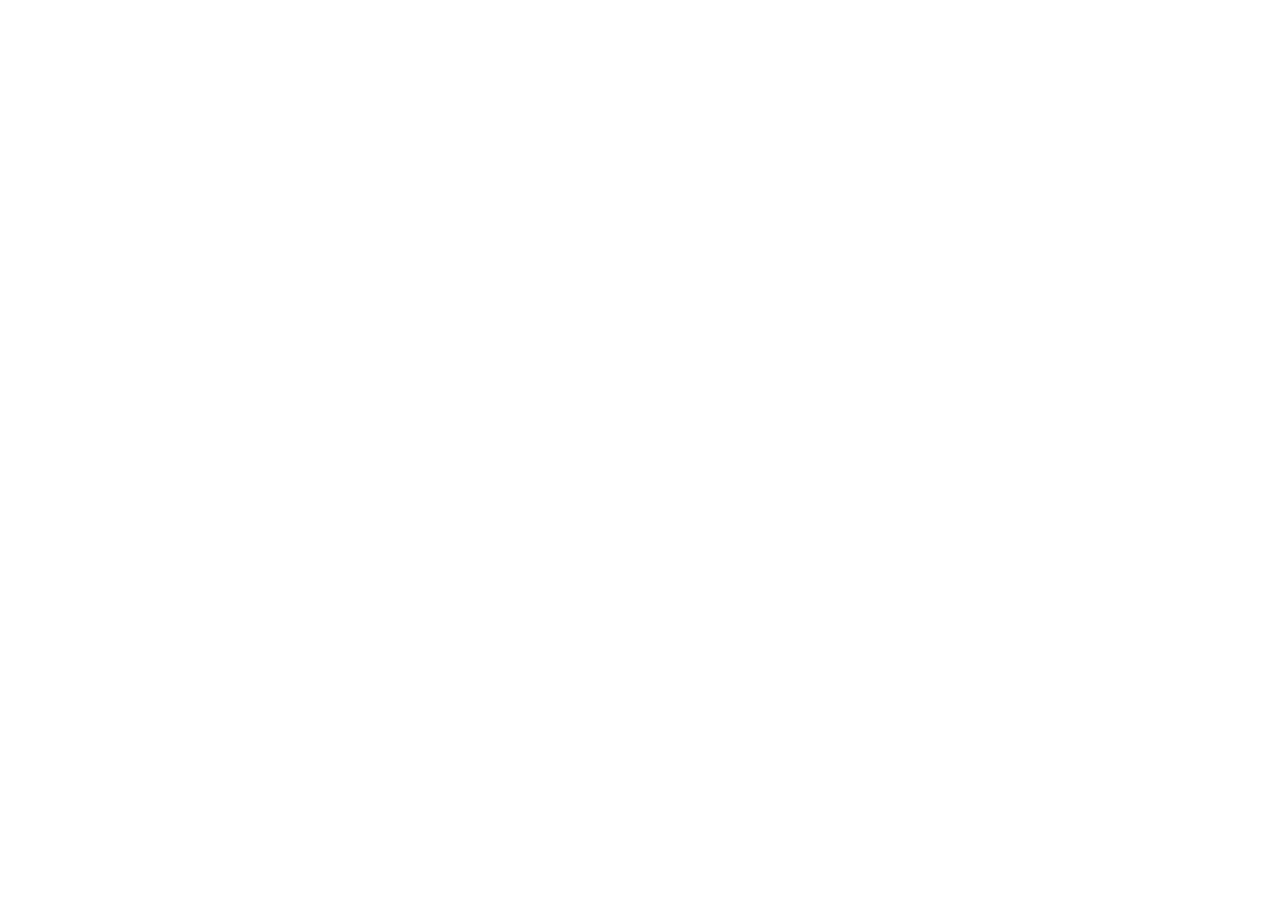
==== index.html @ 52d76106 "initialisation du projet" ====
<!DOCTYPE html>
<html lang="en">
  <head>
    <meta charset="UTF-8" />
    <meta name="viewport" content="width=device-width, initial-scale=1.0" />
    <title>OneMillionLines</title>
    <link rel="stylesheet" href="assets/style/style.css" />
  </head>
  <body>
    <header>
      <nav></nav>
    </header>
    <main></main>
    <footer></footer>
    <script src="./assets/js/scripts.js"></script>
  </body>
</html>
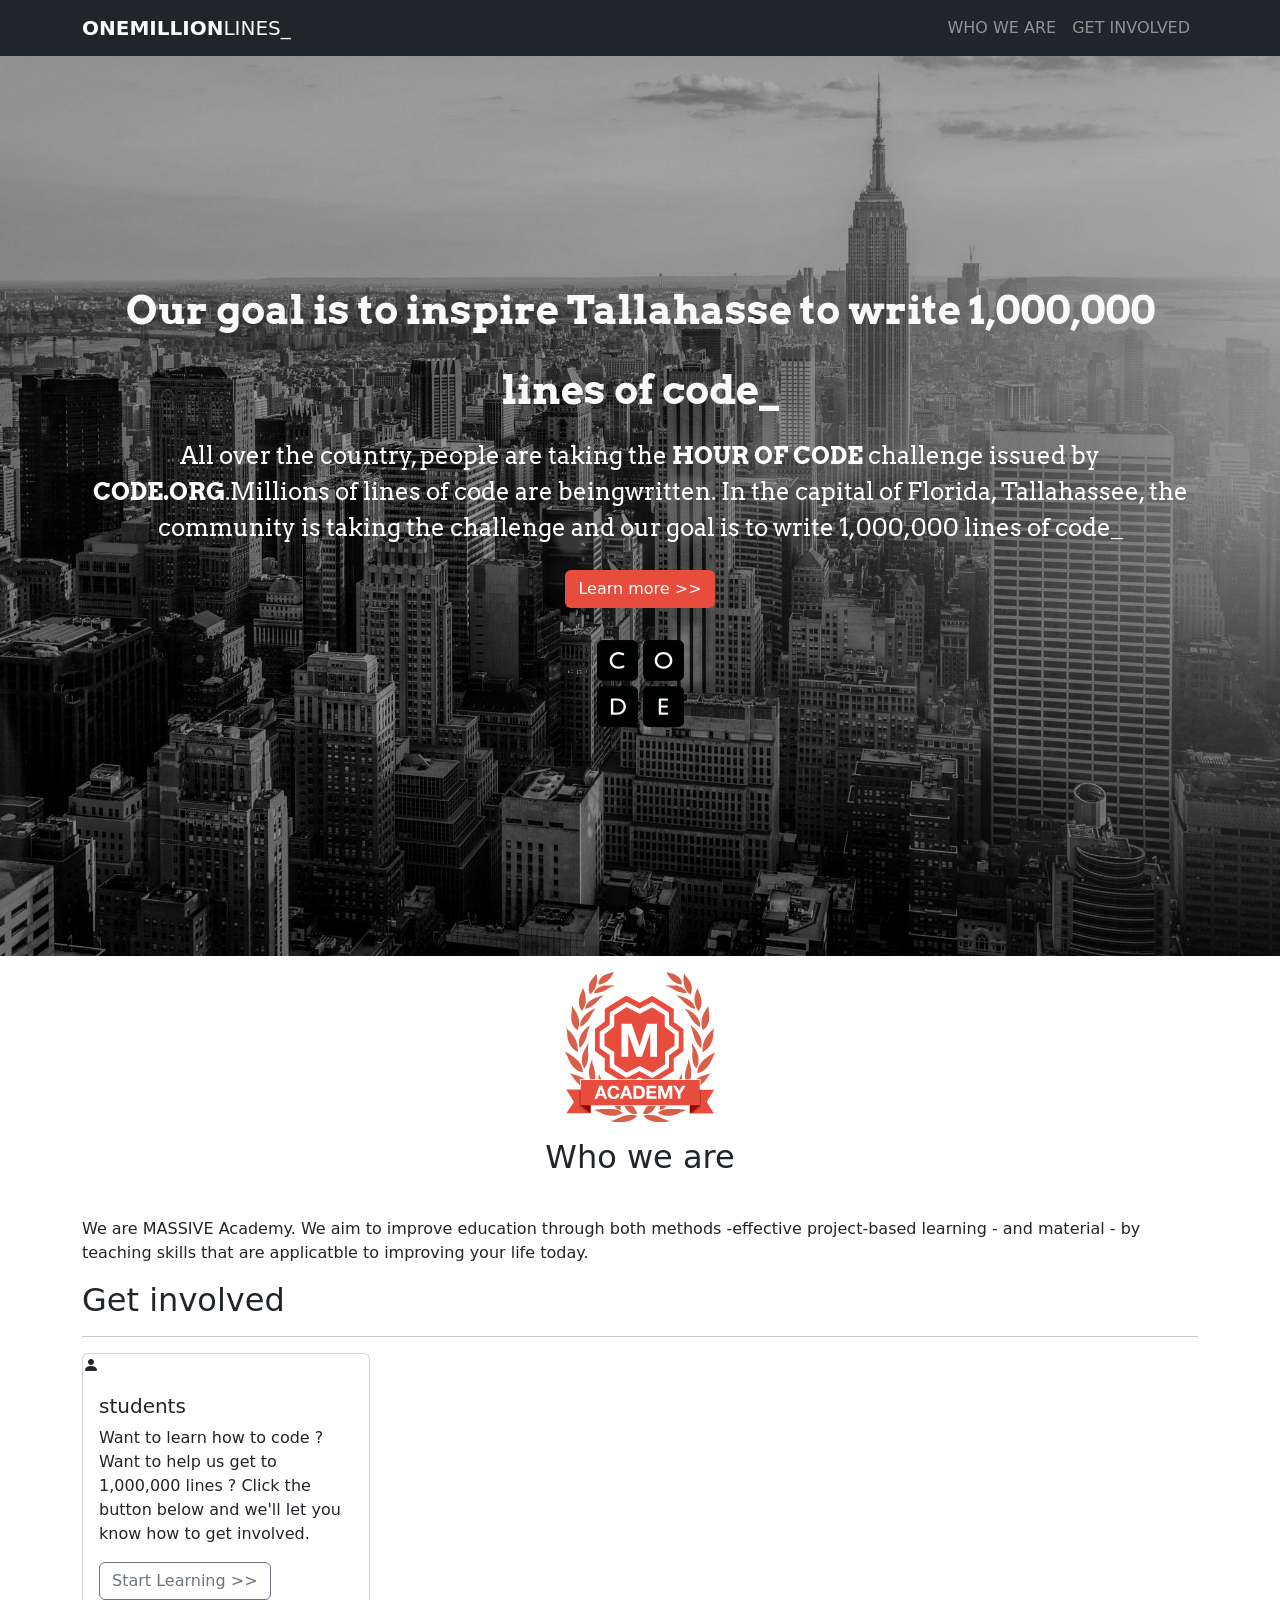
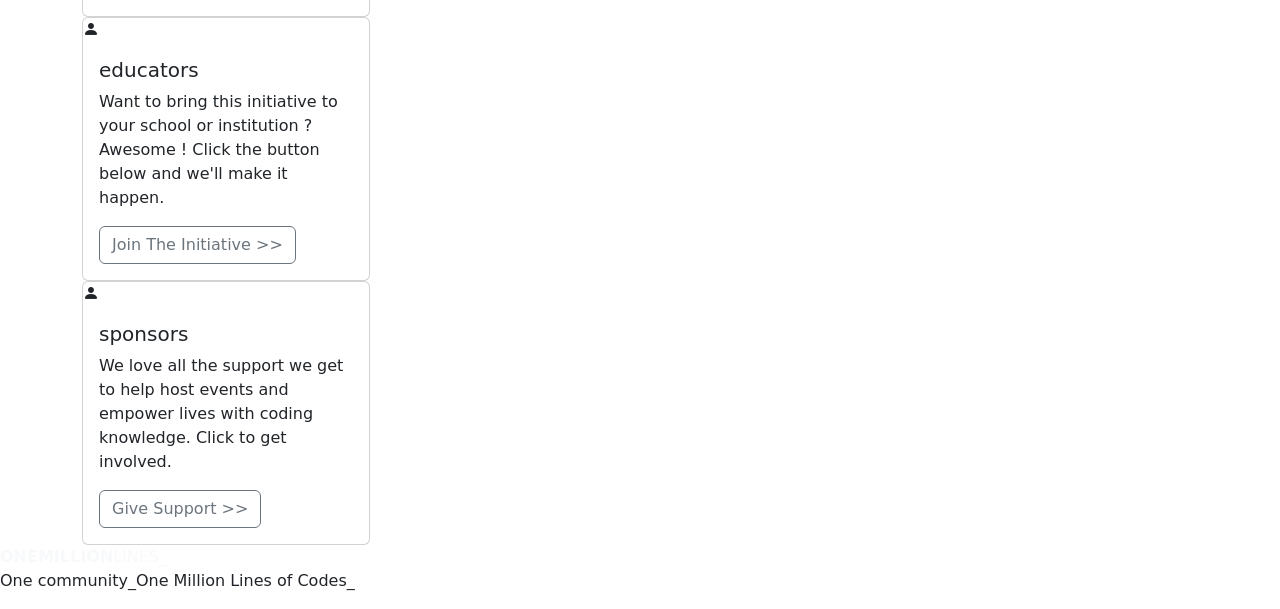
==== commit 47c2cb89: "page index et page Who we are" ====
--- a/index.html
+++ b/index.html
@@ -4,14 +4,164 @@
     <meta charset="UTF-8" />
     <meta name="viewport" content="width=device-width, initial-scale=1.0" />
     <title>OneMillionLines</title>
+    <!-- Custom CSS link -->
     <link rel="stylesheet" href="assets/style/style.css" />
+    <!-- Bootstrap link -->
+    <link
+      href="https://cdn.jsdelivr.net/npm/bootstrap@5.3.3/dist/css/bootstrap.min.css"
+      rel="stylesheet"
+      integrity="sha384-QWTKZyjpPEjISv5WaRU9OFeRpok6YctnYmDr5pNlyT2bRjXh0JMhjY6hW+ALEwIH"
+      crossorigin="anonymous"
+    />
+    <!-- Bootstrap icons link -->
+    <link
+      rel="stylesheet"
+      href="https://cdn.jsdelivr.net/npm/bootstrap-icons@1.11.3/font/bootstrap-icons.min.css"
+    />
   </head>
   <body>
     <header>
-      <nav></nav>
+      <nav class="navbar navbar-expand-lg bg-dark">
+        <div class="container">
+          <a class="navbar-brand text-light" href="#"
+            ><strong>ONEMILLION</strong>LINES_</a
+          >
+          <button
+            class="navbar-toggler text-light"
+            type="button"
+            data-bs-toggle="collapse"
+            data-bs-target="#navbarNav"
+            aria-controls="navbarNav"
+            aria-expanded="false"
+            aria-label="Toggle navigation"
+          >
+            <span class="navbar-toggler-icon"></span>
+          </button>
+
+          <div
+            class="collapse navbar-collapse d-flex justify-content-end"
+            id="navbarNav"
+          >
+            <ul class="navbar-nav">
+              <li class="nav-item">
+                <a
+                  class="nav-link active text-white-50"
+                  aria-current="page"
+                  href="#"
+                  >WHO WE ARE</a
+                >
+              </li>
+              <li class="nav-item">
+                <a class="nav-link text-white-50" href="#">GET INVOLVED</a>
+              </li>
+            </ul>
+          </div>
+        </div>
+      </nav>
+      <!--Landing section -->
+      <section
+        class="landing d-flex justify-content-center align-items-center flex-column"
+      >
+        <div class="container col-12 p-3 d-flex justify-content-center
+        align-items-center flex-column align-content-center">
+        <h1 class="text-light text-center lh-lg arvo-bold">
+          Our goal is to inspire Tallahasse to write 1,000,000 lines of code_
+        </h1>
+        <p class="text-center text-white arvo-regular fs-4">
+          All over the country, people are taking the <span>hour of code</span> challenge
+          issued by <span>CODE.org</span>.Millions of lines of code are beingwritten. In the
+          capital of Florida, Tallahassee, the community is taking the challenge
+          and our goal is to write 1,000,000 lines of code_
+        </p>
+        <button class="btn btn-orange mt-2 m-3">  
+          Learn more >>
+        </button>
+        <img
+          src="./assets/img/code.png"
+          alt="image code"
+          class="p-3 mx-auto"
+        />
+      </section>
     </header>
-    <main></main>
-    <footer></footer>
+    <main>
+      <section>
+        <div class="container d-flex justify-content-center align-items-center flex-column">
+          <img src="./assets/img/academy-brand-med.png" alt="image academy-brand-med" class="p-3" />
+          <h2>Who we are</h2>
+          <hr>
+          <p>We are MASSIVE Academy. We aim to improve education through both methods -effective project-based learning - and material - by teaching skills that are applicatble to improving your life today.</p>
+        </div>
+      </section>
+      <section>
+        <div class="container">
+          <h2>Get involved</h2>
+          <hr>
+          <div>
+            <!-- card 1 -->
+            <div class="card">
+              <div class="person">
+                <i class="bi bi-person-fill"></i>
+              </div>
+              <div class="card-body">
+                <h5 class="card-title">students</h5>
+                <p class="card-text">Want to learn how to code ? Want to help us get to 1,000,000 lines ? Click the button below and we'll let you know how to get involved.</p>
+                <a href="#" class="btn btn-outline-secondary">Start Learning >></a>
+              </div>
+            </div>
+            <!-- card  2-->
+            <div class="card">
+              <div class="person">
+                <i class="bi bi-person-fill"></i>
+              </div>
+              <div class="card-body">
+                <h5 class="card-title">educators</h5>
+                <p class="card-text">Want to bring this initiative to your school or institution ? Awesome ! Click the button below and we'll make it happen.</p>
+                <a href="#" class="btn btn-outline-secondary">Join The Initiative >></a>
+              </div>
+            </div>
+            <!-- card 3 -->
+            <div class="card">
+              <div class="person">
+                <i class="bi bi-person-fill"></i>
+              </div>
+              <div class="card-body">
+                <h5 class="card-title">sponsors</h5>
+                <p class="card-text">We love all the support we get to help host events and empower lives with coding knowledge. Click to get involved. </p>
+                <a href="#" class="btn btn-outline-secondary">Give Support >></a>
+              </div>
+            </div>
+
+          </div>
+        </div>
+      </section>
+    </main>
+    <footer>
+      <div>
+        <a class="navbar-brand text-light" href="#"
+            ><strong>ONEMILLION</strong>LINES_</a
+          >
+          <p>One community_One Million Lines of Codes_ </p>
+      </div>
+    </footer>
+
+    <!-- Bootstrap JS link -->
+    <script
+      src="https://cdn.jsdelivr.net/npm/bootstrap@5.3.3/dist/js/bootstrap.bundle.min.js"
+      integrity="sha384-YvpcrYf0tY3lHB60NNkmXc5s9fDVZLESaAA55NDzOxhy9GkcIdslK1eN7N6jIeHz"
+      crossorigin="anonymous"
+    ></script>
+    <!-- Bootstrap popper links -->
+    <script
+      src="https://cdn.jsdelivr.net/npm/@popperjs/core@2.11.8/dist/umd/popper.min.js"
+      integrity="sha384-I7E8VVD/ismYTF4hNIPjVp/Zjvgyol6VFvRkX/vR+Vc4jQkC+hVqc2pM8ODewa9r"
+      crossorigin="anonymous"
+    ></script>
+    <script
+      src="https://cdn.jsdelivr.net/npm/bootstrap@5.3.3/dist/js/bootstrap.min.js"
+      integrity="sha384-0pUGZvbkm6XF6gxjEnlmuGrJXVbNuzT9qBBavbLwCsOGabYfZo0T0to5eqruptLy"
+      crossorigin="anonymous"
+    ></script>
+    <!-- Custom JS link -->
     <script src="./assets/js/scripts.js"></script>
   </body>
 </html>
--- a/assets/style/style.css
+++ b/assets/style/style.css
@@ -0,0 +1,61 @@
+@import url("https://fonts.googleapis.com/css2?family=Arvo:ital,wght@0,400;0,700;1,400;1,700&family=Tsukimi+Rounded&display=swap");
+
+* {
+  box-sizing: border-box;
+  /* overflow: hidden; */
+  margin: 0;
+  padding: 0;
+}
+
+:root {
+  --orange: #e74c3c;
+}
+
+.btn-orange {
+  background-color: var(--orange) !important;
+  color: white !important;
+}
+
+/* Arvo font */
+.arvo-bold {
+  font-family: "Arvo", serif;
+  font-weight: 700;
+  font-style: normal;
+}
+.arvo-regular {
+  font-family: "Arvo", serif;
+  font-weight: 400;
+  font-style: normal;
+}
+
+/* ------------- index ------------- */
+
+header {
+  .landing {
+    min-height: 100vh;
+    background-image: url("../img/hero-image.jpg");
+    background-size: cover;
+    background-position: center;
+    background-repeat: no-repeat;
+  }
+
+  span {
+    font-size: 1.5rem;
+    font-weight: 700;
+    color: white;
+    text-transform: uppercase;
+  }
+
+  h1 {
+    font-weight: 200rem !important;
+  }
+}
+
+main {
+  /* h2 {
+  } */
+
+  .card {
+    width: 18rem;
+  }
+}
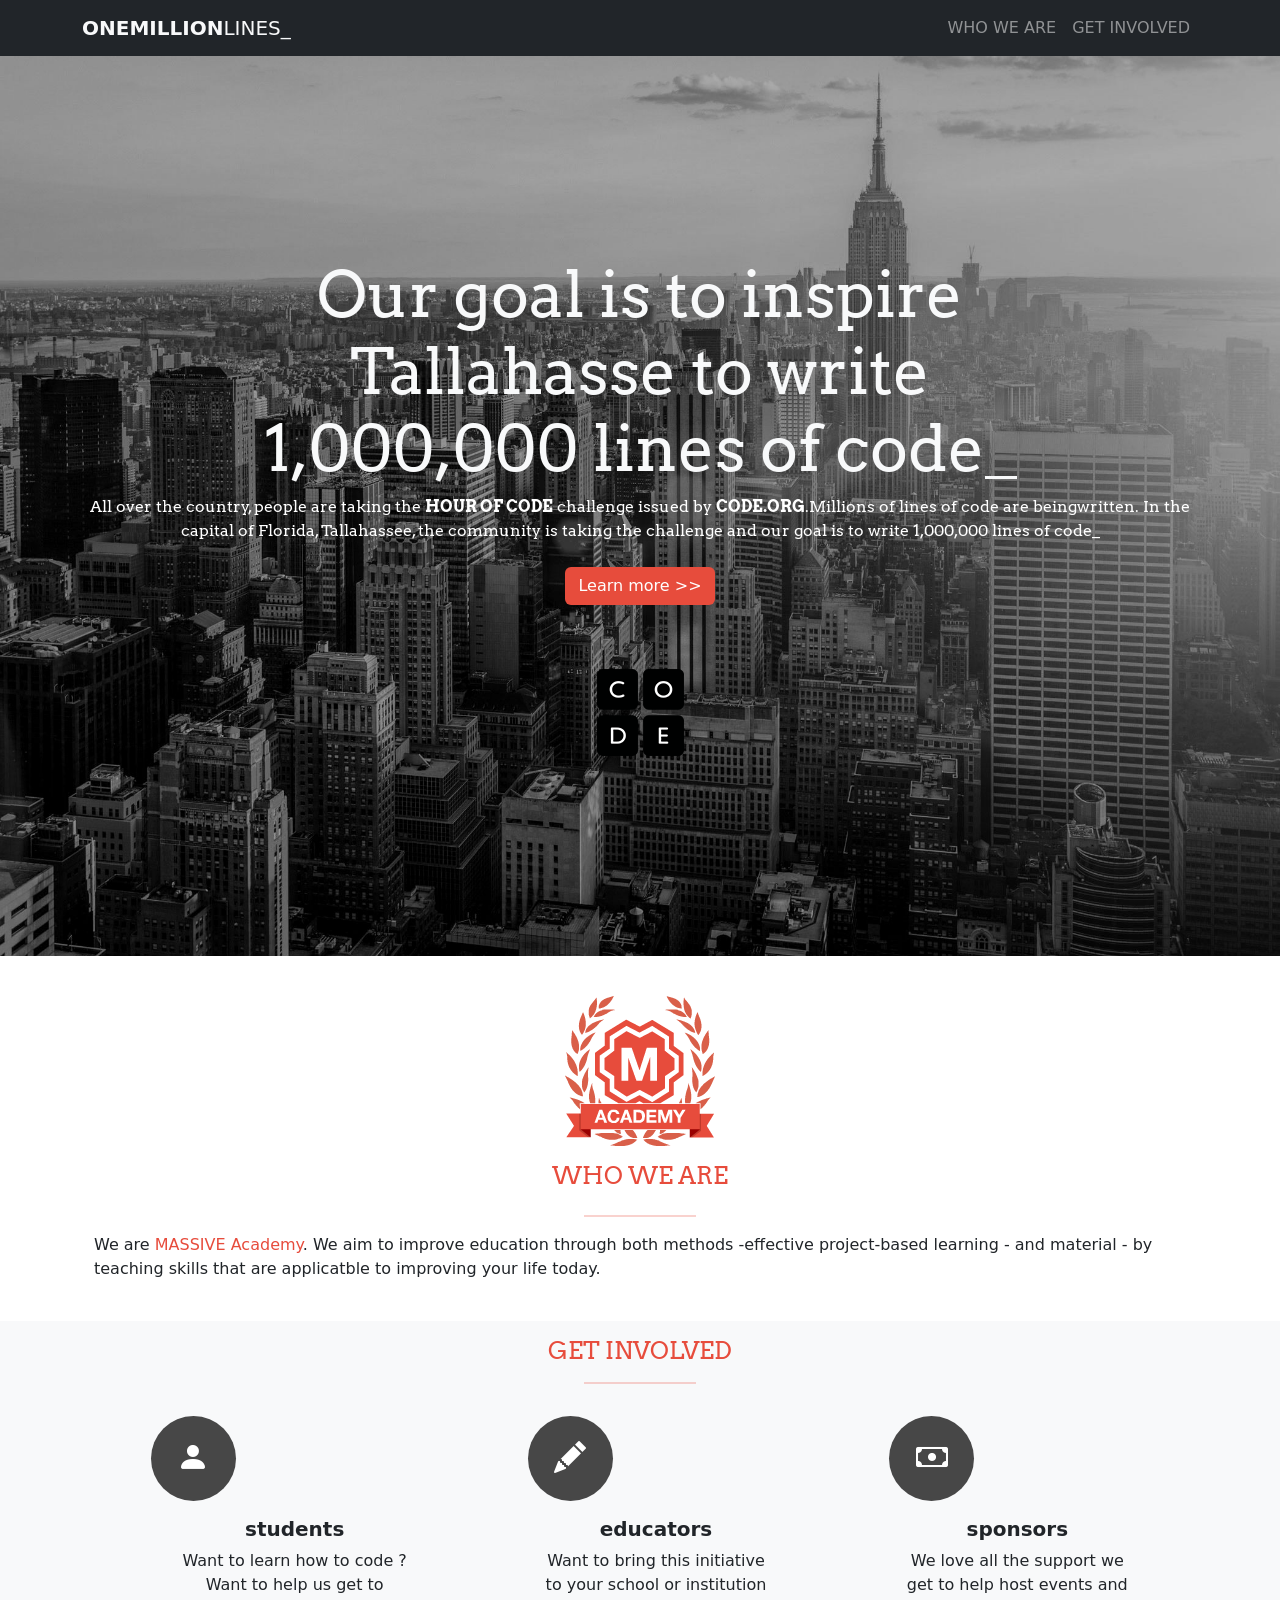
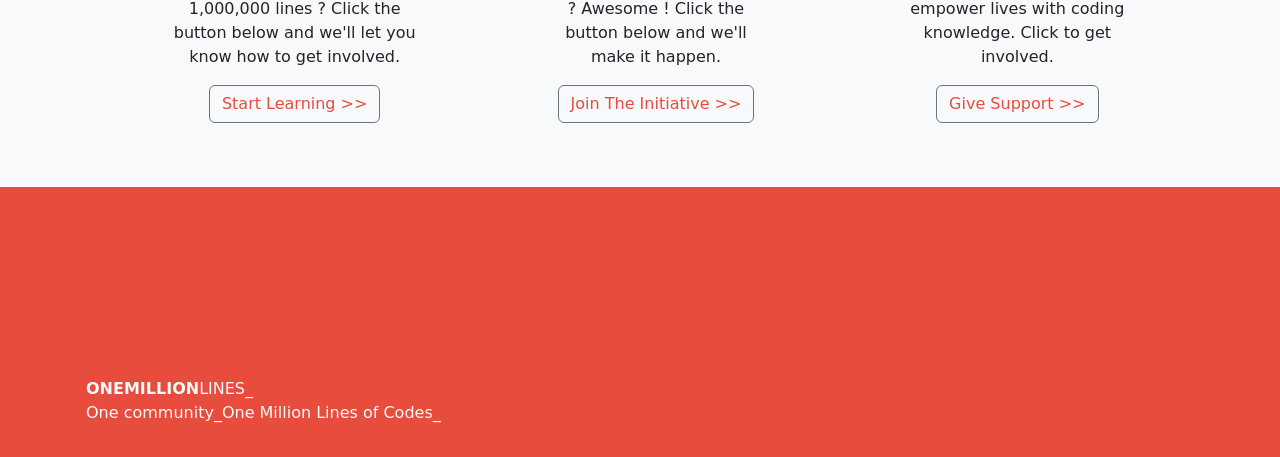
==== commit 77420336: "HTML CSS done et début Js" ====
--- a/index.html
+++ b/index.html
@@ -23,7 +23,7 @@
     <header>
       <nav class="navbar navbar-expand-lg bg-dark">
         <div class="container">
-          <a class="navbar-brand text-light" href="#"
+          <a class="navbar-brand text-light nav-link" href="#"
             ><strong>ONEMILLION</strong>LINES_</a
           >
           <button
@@ -47,12 +47,12 @@
                 <a
                   class="nav-link active text-white-50"
                   aria-current="page"
-                  href="#"
+                  href="./who_we_are.html"
                   >WHO WE ARE</a
                 >
               </li>
               <li class="nav-item">
-                <a class="nav-link text-white-50" href="#">GET INVOLVED</a>
+                <a class="nav-link text-white-50" href="./get_involved.html">GET INVOLVED</a>
               </li>
             </ul>
           </div>
@@ -64,12 +64,12 @@
       >
         <div class="container col-12 p-3 d-flex justify-content-center
         align-items-center flex-column align-content-center">
-        <h1 class="text-light text-center lh-lg arvo-bold">
+        <h1 class="text-light text-center arvo-regular w-75">
           Our goal is to inspire Tallahasse to write 1,000,000 lines of code_
         </h1>
-        <p class="text-center text-white arvo-regular fs-4">
-          All over the country, people are taking the <span>hour of code</span> challenge
-          issued by <span>CODE.org</span>.Millions of lines of code are beingwritten. In the
+        <p class="text-center text-white arvo-regular fs-6">
+          All over the country, people are taking the <strong>HOUR OF CODE</strong> challenge
+          issued by <strong>CODE.ORG</strong>.Millions of lines of code are beingwritten. In the
           capital of Florida, Tallahassee, the community is taking the challenge
           and our goal is to write 1,000,000 lines of code_
         </p>
@@ -79,69 +79,71 @@
         <img
           src="./assets/img/code.png"
           alt="image code"
-          class="p-3 mx-auto"
+          class="pt-5 mx-auto"
         />
       </section>
     </header>
     <main>
       <section>
-        <div class="container d-flex justify-content-center align-items-center flex-column">
+        <div class="container d-flex justify-content-center align-items-center flex-column p-4">
           <img src="./assets/img/academy-brand-med.png" alt="image academy-brand-med" class="p-3" />
-          <h2>Who we are</h2>
+          <h2 class="arvo-regular">Who we are</h2>
           <hr>
-          <p>We are MASSIVE Academy. We aim to improve education through both methods -effective project-based learning - and material - by teaching skills that are applicatble to improving your life today.</p>
+          <p>We are <span>MASSIVE Academy</span>. We aim to improve education through both methods -effective project-based learning - and material - by teaching skills that are applicatble to improving your life today.</p>
         </div>
       </section>
-      <section>
-        <div class="container">
-          <h2>Get involved</h2>
-          <hr>
-          <div>
+      <section class="container-fluid bg-body-tertiary p-">
+        <div class="container text-center p-3">
+            <h2 class="arvo-regular">Get involved</h2>
+            <hr class="mx-auto">
+          <div class="container text-center m-3">
+            <div class="d-flex justify-content-around align-items-center flex-wrap">
             <!-- card 1 -->
-            <div class="card">
-              <div class="person">
+            <div class="card col-md-6 text-center d-flex align-item-center justify-content-center bg-transparent border-0">
+              <div class="icone d-flex justify-content-center align-items-center">
                 <i class="bi bi-person-fill"></i>
               </div>
               <div class="card-body">
                 <h5 class="card-title">students</h5>
                 <p class="card-text">Want to learn how to code ? Want to help us get to 1,000,000 lines ? Click the button below and we'll let you know how to get involved.</p>
-                <a href="#" class="btn btn-outline-secondary">Start Learning >></a>
+                <a href="#" class="btn btn-outline-secondary"><span>Start Learning >></span></a>
               </div>
             </div>
             <!-- card  2-->
-            <div class="card">
-              <div class="person">
-                <i class="bi bi-person-fill"></i>
+            <div class="card col-md-6 text-center d-flex align-item-center justify-content-center p-3 bg-transparent border-0">
+              <div class="icone d-flex justify-content-center align-items-center">
+                <i class="bi bi-pencil-fill"></i>
               </div>
               <div class="card-body">
                 <h5 class="card-title">educators</h5>
                 <p class="card-text">Want to bring this initiative to your school or institution ? Awesome ! Click the button below and we'll make it happen.</p>
-                <a href="#" class="btn btn-outline-secondary">Join The Initiative >></a>
+                <a href="#" class="btn btn-outline-secondary"><span>Join The Initiative >></span></a>
               </div>
             </div>
             <!-- card 3 -->
-            <div class="card">
-              <div class="person">
-                <i class="bi bi-person-fill"></i>
+            <div class="card col-md-6 text-center d-flex align-item-center justify-content-center p-3 bg-transparent border-0">
+              <div class="icone d-flex justify-content-center align-items-center">
+                <i class="bi bi-cash"></i>
               </div>
               <div class="card-body">
                 <h5 class="card-title">sponsors</h5>
                 <p class="card-text">We love all the support we get to help host events and empower lives with coding knowledge. Click to get involved. </p>
-                <a href="#" class="btn btn-outline-secondary">Give Support >></a>
+                <a href="#" class="btn btn-outline-secondary"><span>Give Support >></span></a>
               </div>
+            </div>
             </div>
 
           </div>
         </div>
       </section>
     </main>
-    <footer>
-      <div>
-        <a class="navbar-brand text-light" href="#"
-            ><strong>ONEMILLION</strong>LINES_</a
-          >
-          <p>One community_One Million Lines of Codes_ </p>
-      </div>
+    <footer class="bgfooter d-flex align-items-end">
+        <div class="p-3 container align-self-end">
+          <a class="navbar-brand text-light" href="./index.html"
+              ><strong>ONEMILLION</strong>LINES_</a
+            >
+            <p class="text-light">One community_One Million Lines of Codes_ </p>
+        </div>
     </footer>
 
     <!-- Bootstrap JS link -->
--- a/assets/style/style.css
+++ b/assets/style/style.css
@@ -14,6 +14,9 @@
 .btn-orange {
   background-color: var(--orange) !important;
   color: white !important;
+  &:hover {
+    background-color: #b83e30 !important;
+  }
 }
 
 /* Arvo font */
@@ -28,6 +31,12 @@
   font-style: normal;
 }
 
+body {
+  hr {
+    border-top: 2px solid #e74c3c;
+    width: 7rem;
+  }
+}
 /* ------------- index ------------- */
 
 header {
@@ -39,23 +48,78 @@
     background-repeat: no-repeat;
   }
 
-  span {
-    font-size: 1.5rem;
-    font-weight: 700;
-    color: white;
-    text-transform: uppercase;
+  .nav-link:hover {
+    color: var(--orange) !important;
   }
 
   h1 {
-    font-weight: 200rem !important;
+    font-size: 4rem !important;
   }
 }
 
 main {
-  /* h2 {
-  } */
+  h2 {
+    font-size: 1.5rem;
+    color: var(--orange);
+    text-transform: uppercase;
+  }
+  span {
+    color: var(--orange);
+  }
 
   .card {
     width: 18rem;
   }
+  .icone {
+    background-color: rgb(71, 71, 71);
+    border-radius: 100%;
+    width: 85px;
+    height: 85px;
+  }
+  i {
+    font-size: 2rem;
+    color: white;
+  }
 }
+
+.bgfooter {
+  background-color: var(--orange);
+  min-height: 30vh;
+}
+
+/* -----------who we are -------------- */
+header {
+  .landing-h {
+    min-height: 50vh;
+    background-image: url("../img/hero-image.jpg");
+    background-size: cover;
+    background-position: center;
+    background-repeat: no-repeat;
+  }
+}
+
+main {
+  h5 {
+    color: var(--orange);
+    font-weight: bold;
+  }
+
+  #team-person {
+    height: 20rem;
+    width: 15rem;
+  }
+  /* Les image-teams */
+  .image-team-1 {
+    background-image: url("../img/team4.jpg");
+    background-size: cover;
+    background-position: center;
+    background-repeat: no-repeat;
+    min-height: 20rem;
+    width: 15rem;
+  }
+
+  #section-sponsors a {
+    color: var(--orange);
+    text-decoration: underline;
+  }
+}
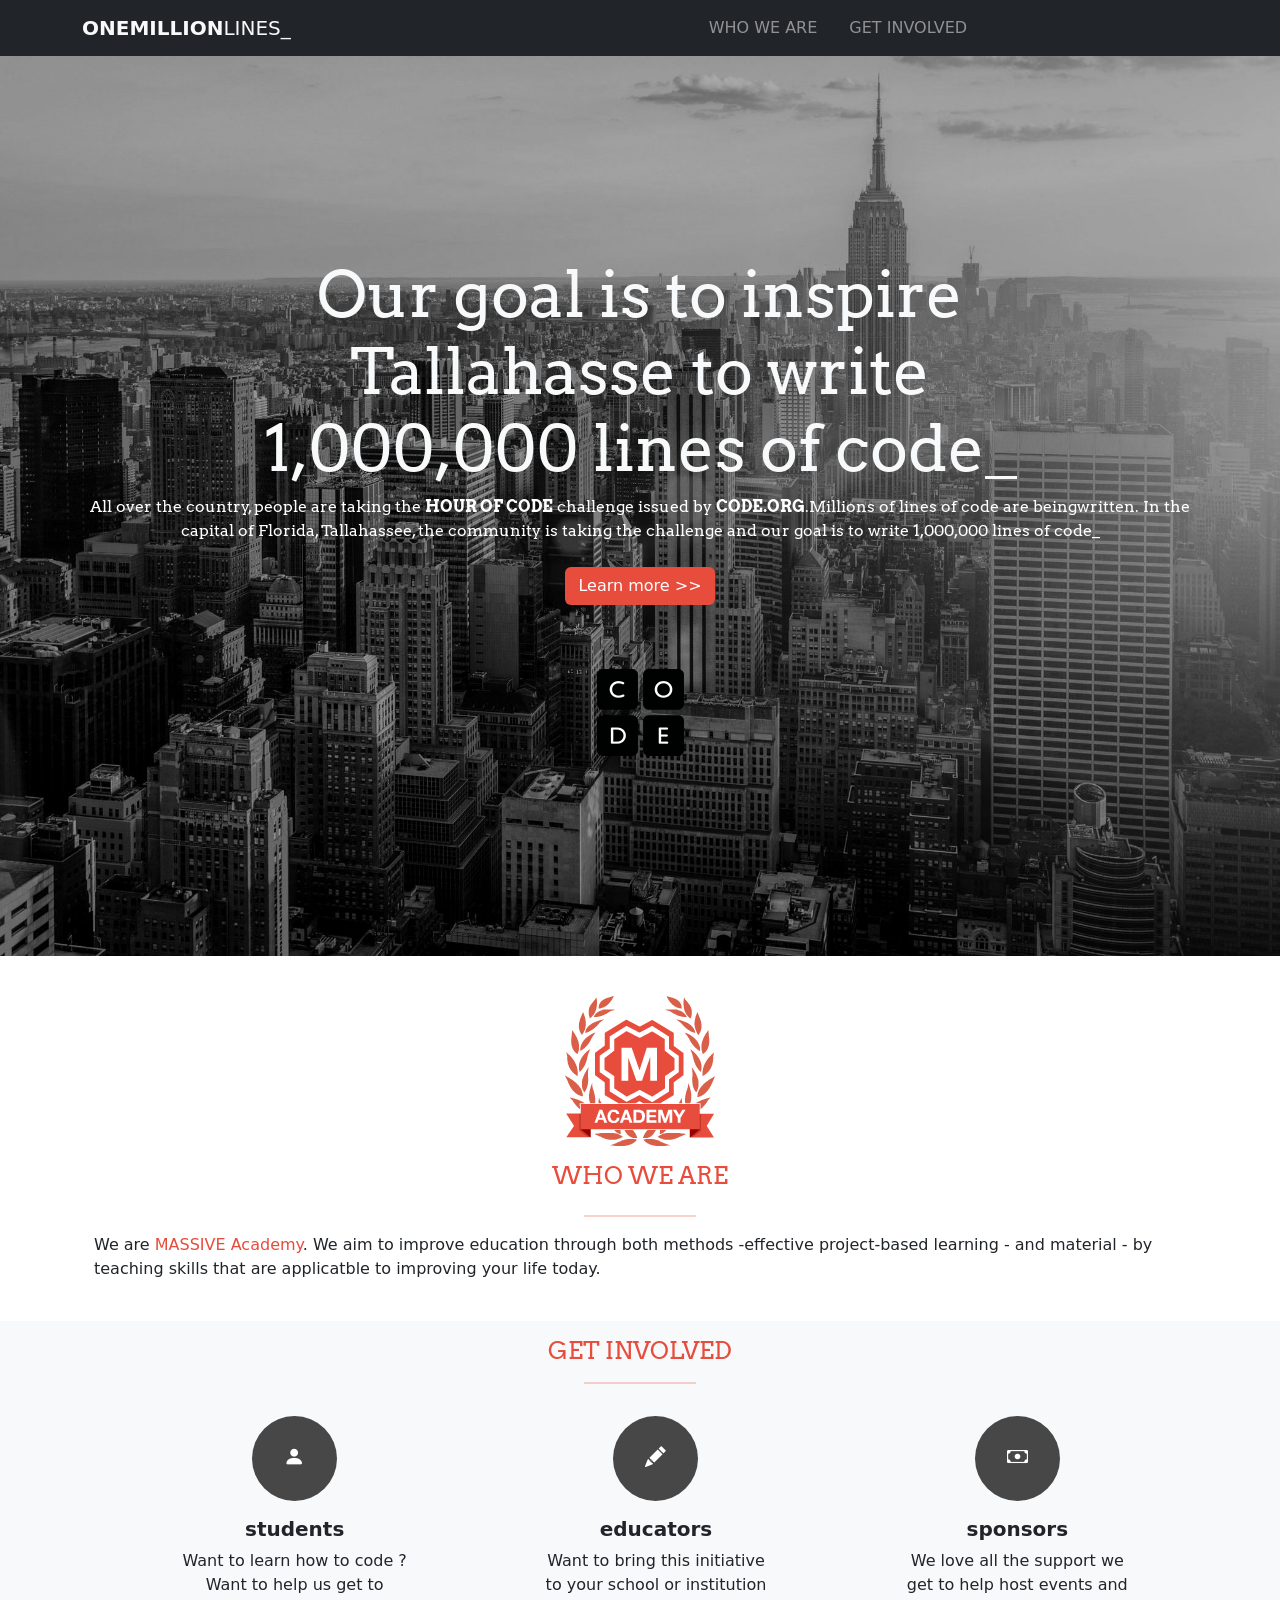
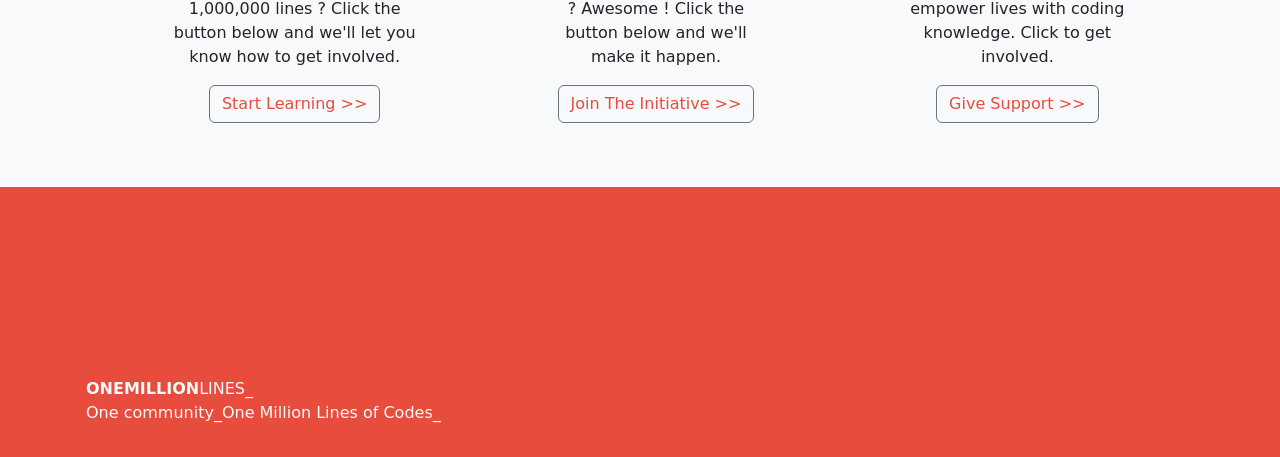
==== commit 38570f30: "Depot" ====
--- a/index.html
+++ b/index.html
@@ -1,8 +1,11 @@
 <!DOCTYPE html>
-<html lang="en">
+<html lang="fr">
   <head>
     <meta charset="UTF-8" />
     <meta name="viewport" content="width=device-width, initial-scale=1.0" />
+    <meta name="author" content="Islem FOURATI">
+    <meta name="description" content="evaluation Front : HTML - CSS - JS et Bootstrap">
+  <meta name="keywords" content="HTML, CSS, JavaScript, Bootstrap">
     <title>OneMillionLines</title>
     <!-- Custom CSS link -->
     <link rel="stylesheet" href="assets/style/style.css" />
@@ -27,23 +30,24 @@
             ><strong>ONEMILLION</strong>LINES_</a
           >
           <button
-            class="navbar-toggler text-light"
+            class="navbar-toggler text-light bg-dark-subtle"
             type="button"
             data-bs-toggle="collapse"
             data-bs-target="#navbarNav"
             aria-controls="navbarNav"
             aria-expanded="false"
             aria-label="Toggle navigation"
+
           >
             <span class="navbar-toggler-icon"></span>
           </button>
 
           <div
-            class="collapse navbar-collapse d-flex justify-content-end"
+            class="collapse navbar-collapse"
             id="navbarNav"
           >
-            <ul class="navbar-nav">
-              <li class="nav-item">
+            <ul class="navbar-nav justify-content-end w-75">
+              <li class="nav-item px-3">
                 <a
                   class="nav-link active text-white-50"
                   aria-current="page"
@@ -57,14 +61,14 @@
             </ul>
           </div>
         </div>
-      </nav>
+      </nav> 
       <!--Landing section -->
       <section
         class="landing d-flex justify-content-center align-items-center flex-column"
       >
         <div class="container col-12 p-3 d-flex justify-content-center
         align-items-center flex-column align-content-center">
-        <h1 class="text-light text-center arvo-regular w-75">
+        <h1 class="text-light text-center arvo-regular w-75 display-3">
           Our goal is to inspire Tallahasse to write 1,000,000 lines of code_
         </h1>
         <p class="text-center text-white arvo-regular fs-6">
@@ -99,7 +103,7 @@
           <div class="container text-center m-3">
             <div class="d-flex justify-content-around align-items-center flex-wrap">
             <!-- card 1 -->
-            <div class="card col-md-6 text-center d-flex align-item-center justify-content-center bg-transparent border-0">
+            <div class="card col-md-6 d-flex align-items-center justify-content-center bg-transparent border-0">
               <div class="icone d-flex justify-content-center align-items-center">
                 <i class="bi bi-person-fill"></i>
               </div>
@@ -110,7 +114,7 @@
               </div>
             </div>
             <!-- card  2-->
-            <div class="card col-md-6 text-center d-flex align-item-center justify-content-center p-3 bg-transparent border-0">
+            <div class="card col-md-6 text-center d-flex align-items-center justify-content-center p-3 bg-transparent border-0">
               <div class="icone d-flex justify-content-center align-items-center">
                 <i class="bi bi-pencil-fill"></i>
               </div>
@@ -121,7 +125,7 @@
               </div>
             </div>
             <!-- card 3 -->
-            <div class="card col-md-6 text-center d-flex align-item-center justify-content-center p-3 bg-transparent border-0">
+            <div class="card col-md-6 text-center d-flex align-items-center justify-content-center p-3 bg-transparent border-0">
               <div class="icone d-flex justify-content-center align-items-center">
                 <i class="bi bi-cash"></i>
               </div>
--- a/assets/style/style.css
+++ b/assets/style/style.css
@@ -51,10 +51,6 @@
   .nav-link:hover {
     color: var(--orange) !important;
   }
-
-  h1 {
-    font-size: 4rem !important;
-  }
 }
 
 main {
@@ -104,12 +100,38 @@
     font-weight: bold;
   }
 
-  #team-person {
+  .team-person {
     height: 20rem;
     width: 15rem;
   }
   /* Les image-teams */
   .image-team-1 {
+    background-image: url("../img/team1.jpg");
+    background-size: cover;
+    background-position: center;
+    background-repeat: no-repeat;
+    min-height: 20rem;
+    width: 15rem;
+  }
+  .image-team-2 {
+    background-image: url("../img/team2.jpg");
+    background-size: cover;
+    background-position: center;
+    background-repeat: no-repeat;
+    min-height: 20rem;
+    width: 15rem;
+  }
+
+  .image-team-3 {
+    background-image: url("../img/team3.jpg");
+    background-size: cover;
+    background-position: center;
+    background-repeat: no-repeat;
+    min-height: 20rem;
+    width: 15rem;
+  }
+
+  .image-team-4 {
     background-image: url("../img/team4.jpg");
     background-size: cover;
     background-position: center;
@@ -123,3 +145,22 @@
     text-decoration: underline;
   }
 }
+
+/* classe formulaire */
+.error {
+  background-color: rgb(253, 206, 206);
+  color: rgb(112, 4, 4);
+  /* border: 1px solid red; */
+  border-radius: 3rem;
+  padding: 0.5rem;
+  margin: 0.5rem;
+}
+
+.bi {
+  right: 2%;
+  top: 57%;
+  font-size: 1.3em;
+}
+
+/* @media screen and (max-width: 992.98px) {
+} */
